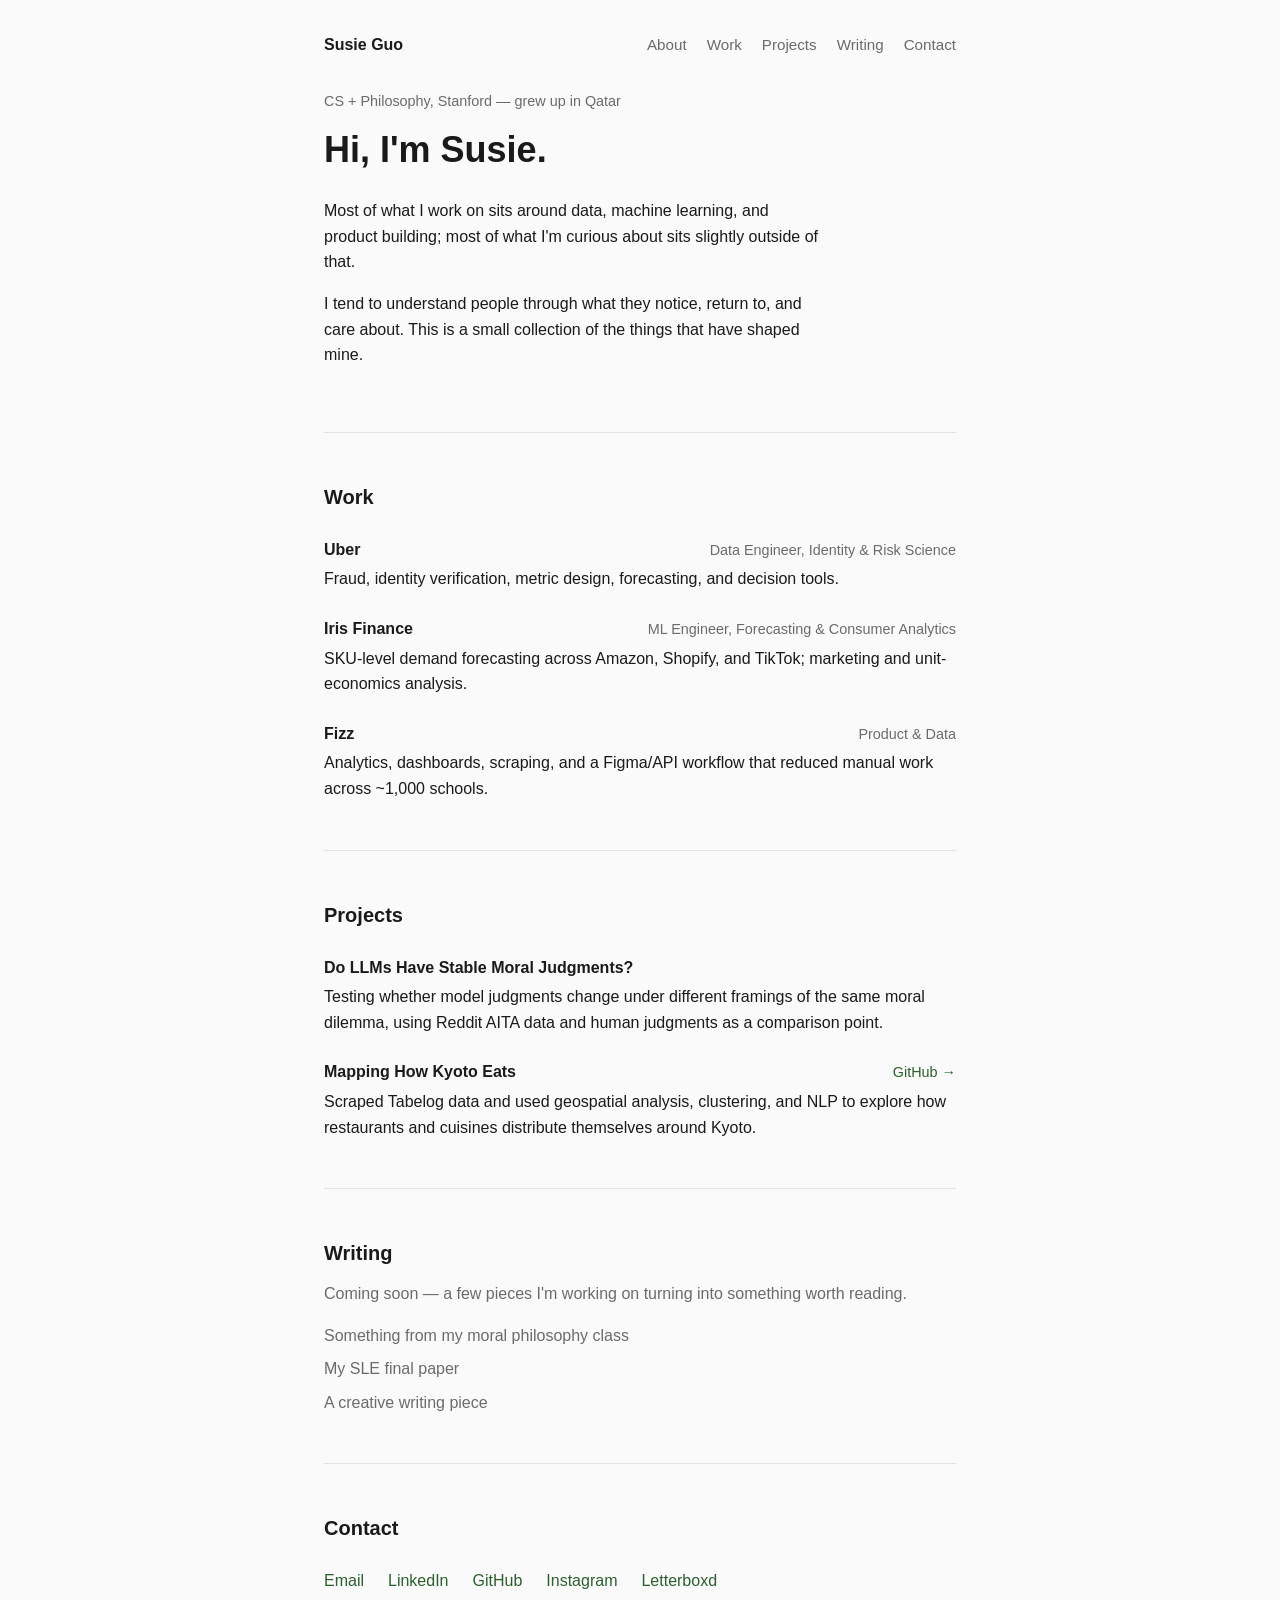
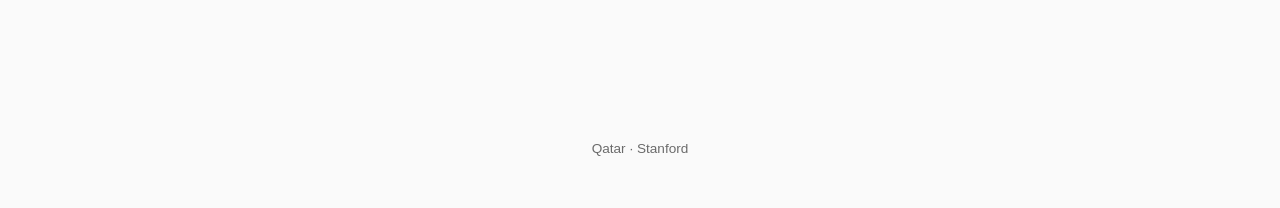
==== index.html @ 72096c0e "Initial personal website" ====
<!DOCTYPE html>
<html lang="en">
<head>
  <meta charset="UTF-8" />
  <meta name="viewport" content="width=device-width, initial-scale=1.0" />
  <title>Susie Guo</title>
  <meta name="description" content="Susie Guo — CS + Philosophy at Stanford. Data, ML, product." />
  <link rel="stylesheet" href="styles.css" />
</head>
<body>
  <header class="nav">
    <a class="nav-home" href="#top">Susie Guo</a>
    <nav>
      <a href="#about">About</a>
      <a href="#work">Work</a>
      <a href="#projects">Projects</a>
      <a href="#writing">Writing</a>
      <a href="#contact">Contact</a>
    </nav>
  </header>

  <main id="top">
    <section id="about" class="hero">
      <p class="eyebrow">CS + Philosophy, Stanford — grew up in Qatar</p>
      <h1>Hi, I'm Susie.</h1>
      <p class="lede">
        Most of what I work on sits around data, machine learning, and product building;
        most of what I'm curious about sits slightly outside of that.
      </p>
      <p class="lede">
        I tend to understand people through what they notice, return to, and care about.
        This is a small collection of the things that have shaped mine.
      </p>
    </section>

    <section id="work">
      <h2>Work</h2>
      <ul class="entries">
        <li class="entry">
          <div class="entry-heading">
            <span class="entry-title">Uber</span>
            <span class="entry-role">Data Engineer, Identity &amp; Risk Science</span>
          </div>
          <p>Fraud, identity verification, metric design, forecasting, and decision tools.</p>
        </li>
        <li class="entry">
          <div class="entry-heading">
            <span class="entry-title">Iris Finance</span>
            <span class="entry-role">ML Engineer, Forecasting &amp; Consumer Analytics</span>
          </div>
          <p>SKU-level demand forecasting across Amazon, Shopify, and TikTok; marketing and unit-economics analysis.</p>
        </li>
        <li class="entry">
          <div class="entry-heading">
            <span class="entry-title">Fizz</span>
            <span class="entry-role">Product &amp; Data</span>
          </div>
          <p>Analytics, dashboards, scraping, and a Figma/API workflow that reduced manual work across ~1,000 schools.</p>
        </li>
      </ul>
    </section>

    <section id="projects">
      <h2>Projects</h2>
      <ul class="entries">
        <li class="entry">
          <div class="entry-heading">
            <span class="entry-title">Do LLMs Have Stable Moral Judgments?</span>
          </div>
          <p>
            Testing whether model judgments change under different framings of the same
            moral dilemma, using Reddit AITA data and human judgments as a comparison point.
          </p>
        </li>
        <li class="entry">
          <div class="entry-heading">
            <span class="entry-title">Mapping How Kyoto Eats</span>
            <a class="entry-link" href="https://github.com/susieguo956/DataSci112Final" target="_blank" rel="noopener noreferrer">GitHub &rarr;</a>
          </div>
          <p>
            Scraped Tabelog data and used geospatial analysis, clustering, and NLP to explore
            how restaurants and cuisines distribute themselves around Kyoto.
          </p>
        </li>
      </ul>
    </section>

    <section id="writing">
      <h2>Writing</h2>
      <p class="section-note">Coming soon — a few pieces I'm working on turning into something worth reading.</p>
      <ul class="entries entries--muted">
        <li class="entry">Something from my moral philosophy class</li>
        <li class="entry">My SLE final paper</li>
        <li class="entry">A creative writing piece</li>
      </ul>
    </section>

    <section id="contact">
      <h2>Contact</h2>
      <ul class="links">
        <li><a href="mailto:susieguo@stanford.edu">Email</a></li>
        <li><a href="https://www.linkedin.com/in/susieguo/" target="_blank" rel="noopener noreferrer">LinkedIn</a></li>
        <li><a href="https://github.com/susieguo956" target="_blank" rel="noopener noreferrer">GitHub</a></li>
        <li><a href="https://www.instagram.com/susiegfit/" target="_blank" rel="noopener noreferrer">Instagram</a></li>
        <li><a href="https://letterboxd.com/susieguo/" target="_blank" rel="noopener noreferrer">Letterboxd</a></li>
      </ul>
    </section>
  </main>

  <footer>
    <span>Qatar · Stanford</span>
  </footer>
</body>
</html>
---- styles.css ----
:root {
  --bg: #fafafa;
  --text: #1a1a1a;
  --muted: #6b6b6b;
  --accent: #2c5f2d;
  --border: #e4e4e4;
  --max-width: 680px;
}

* {
  box-sizing: border-box;
}

body {
  margin: 0;
  background: var(--bg);
  color: var(--text);
  font-family: -apple-system, BlinkMacSystemFont, "Segoe UI", Helvetica, Arial, sans-serif;
  line-height: 1.6;
}

a {
  color: var(--accent);
  text-decoration: none;
}

a:hover {
  text-decoration: underline;
}

.nav {
  display: flex;
  justify-content: space-between;
  align-items: center;
  max-width: var(--max-width);
  margin: 0 auto;
  padding: 2rem 1.5rem 1rem;
  flex-wrap: wrap;
  gap: 0.75rem;
}

.nav-home {
  font-weight: 600;
  color: var(--text);
}

.nav nav {
  display: flex;
  gap: 1.25rem;
  flex-wrap: wrap;
}

.nav nav a {
  color: var(--muted);
  font-size: 0.95rem;
}

.nav nav a:hover {
  color: var(--text);
}

main {
  max-width: var(--max-width);
  margin: 0 auto;
  padding: 0 1.5rem 4rem;
}

section {
  padding: 3rem 0;
  border-bottom: 1px solid var(--border);
}

section:last-of-type {
  border-bottom: none;
}

.hero {
  padding-top: 1rem;
}

.eyebrow {
  color: var(--muted);
  font-size: 0.9rem;
  margin: 0 0 0.5rem;
}

h1 {
  font-size: 2.25rem;
  margin: 0 0 1.25rem;
}

h2 {
  font-size: 1.25rem;
  margin: 0 0 1.5rem;
}

.lede {
  color: var(--text);
  max-width: 56ch;
}

.section-note {
  color: var(--muted);
  margin-top: -0.75rem;
}

.entries {
  list-style: none;
  margin: 0;
  padding: 0;
  display: flex;
  flex-direction: column;
  gap: 1.5rem;
}

.entries--muted {
  gap: 0.5rem;
  color: var(--muted);
}

.entry-heading {
  display: flex;
  justify-content: space-between;
  align-items: baseline;
  flex-wrap: wrap;
  gap: 0.5rem;
  margin-bottom: 0.25rem;
}

.entry-title {
  font-weight: 600;
}

.entry-role {
  color: var(--muted);
  font-size: 0.9rem;
}

.entry-link {
  font-size: 0.9rem;
  white-space: nowrap;
}

.entry p {
  margin: 0;
  color: var(--text);
}

.links {
  list-style: none;
  margin: 0;
  padding: 0;
  display: flex;
  gap: 1.5rem;
  flex-wrap: wrap;
}

footer {
  text-align: center;
  padding: 2rem 1.5rem 3rem;
  color: var(--muted);
  font-size: 0.85rem;
}

@media (max-width: 480px) {
  h1 {
    font-size: 1.75rem;
  }

  .nav {
    flex-direction: column;
    align-items: flex-start;
  }
}
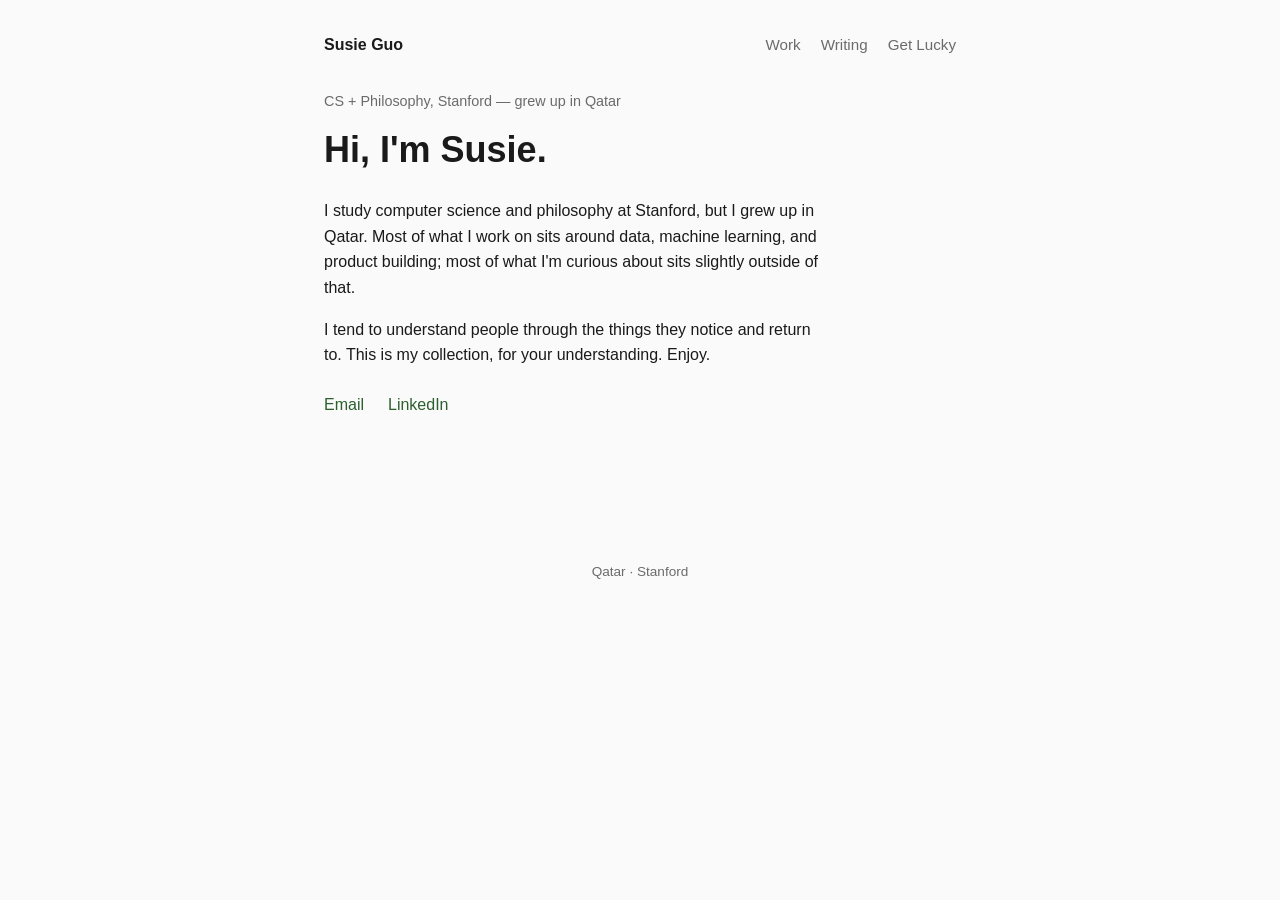
==== commit ee0d5654: "Restructure site into multi-page nav; rewrite intro; add writing and get-lucky pages Split Work, Wri" ====
--- a/index.html
+++ b/index.html
@@ -9,13 +9,11 @@
 </head>
 <body>
   <header class="nav">
-    <a class="nav-home" href="#top">Susie Guo</a>
+    <a class="nav-home" href="index.html">Susie Guo</a>
     <nav>
-      <a href="#about">About</a>
-      <a href="#work">Work</a>
-      <a href="#projects">Projects</a>
-      <a href="#writing">Writing</a>
-      <a href="#contact">Contact</a>
+      <a href="work.html">Work</a>
+      <a href="writing.html">Writing</a>
+      <a href="get-lucky.html">Get Lucky</a>
     </nav>
   </header>
 
@@ -24,85 +22,17 @@
       <p class="eyebrow">CS + Philosophy, Stanford — grew up in Qatar</p>
       <h1>Hi, I'm Susie.</h1>
       <p class="lede">
+        I study computer science and philosophy at Stanford, but I grew up in Qatar.
         Most of what I work on sits around data, machine learning, and product building;
         most of what I'm curious about sits slightly outside of that.
       </p>
       <p class="lede">
-        I tend to understand people through what they notice, return to, and care about.
-        This is a small collection of the things that have shaped mine.
+        I tend to understand people through the things they notice and return to.
+        This is my collection, for your understanding. Enjoy.
       </p>
-    </section>
-
-    <section id="work">
-      <h2>Work</h2>
-      <ul class="entries">
-        <li class="entry">
-          <div class="entry-heading">
-            <span class="entry-title">Uber</span>
-            <span class="entry-role">Data Engineer, Identity &amp; Risk Science</span>
-          </div>
-          <p>Fraud, identity verification, metric design, forecasting, and decision tools.</p>
-        </li>
-        <li class="entry">
-          <div class="entry-heading">
-            <span class="entry-title">Iris Finance</span>
-            <span class="entry-role">ML Engineer, Forecasting &amp; Consumer Analytics</span>
-          </div>
-          <p>SKU-level demand forecasting across Amazon, Shopify, and TikTok; marketing and unit-economics analysis.</p>
-        </li>
-        <li class="entry">
-          <div class="entry-heading">
-            <span class="entry-title">Fizz</span>
-            <span class="entry-role">Product &amp; Data</span>
-          </div>
-          <p>Analytics, dashboards, scraping, and a Figma/API workflow that reduced manual work across ~1,000 schools.</p>
-        </li>
-      </ul>
-    </section>
-
-    <section id="projects">
-      <h2>Projects</h2>
-      <ul class="entries">
-        <li class="entry">
-          <div class="entry-heading">
-            <span class="entry-title">Do LLMs Have Stable Moral Judgments?</span>
-          </div>
-          <p>
-            Testing whether model judgments change under different framings of the same
-            moral dilemma, using Reddit AITA data and human judgments as a comparison point.
-          </p>
-        </li>
-        <li class="entry">
-          <div class="entry-heading">
-            <span class="entry-title">Mapping How Kyoto Eats</span>
-            <a class="entry-link" href="https://github.com/susieguo956/DataSci112Final" target="_blank" rel="noopener noreferrer">GitHub &rarr;</a>
-          </div>
-          <p>
-            Scraped Tabelog data and used geospatial analysis, clustering, and NLP to explore
-            how restaurants and cuisines distribute themselves around Kyoto.
-          </p>
-        </li>
-      </ul>
-    </section>
-
-    <section id="writing">
-      <h2>Writing</h2>
-      <p class="section-note">Coming soon — a few pieces I'm working on turning into something worth reading.</p>
-      <ul class="entries entries--muted">
-        <li class="entry">Something from my moral philosophy class</li>
-        <li class="entry">My SLE final paper</li>
-        <li class="entry">A creative writing piece</li>
-      </ul>
-    </section>
-
-    <section id="contact">
-      <h2>Contact</h2>
-      <ul class="links">
+      <ul class="links intro-links">
         <li><a href="mailto:susieguo@stanford.edu">Email</a></li>
         <li><a href="https://www.linkedin.com/in/susieguo/" target="_blank" rel="noopener noreferrer">LinkedIn</a></li>
-        <li><a href="https://github.com/susieguo956" target="_blank" rel="noopener noreferrer">GitHub</a></li>
-        <li><a href="https://www.instagram.com/susiegfit/" target="_blank" rel="noopener noreferrer">Instagram</a></li>
-        <li><a href="https://letterboxd.com/susieguo/" target="_blank" rel="noopener noreferrer">Letterboxd</a></li>
       </ul>
     </section>
   </main>
--- a/styles.css
+++ b/styles.css
@@ -155,6 +155,39 @@
   flex-wrap: wrap;
 }
 
+.intro-links {
+  margin-top: 1.5rem;
+}
+
+.entry-date {
+  color: var(--muted);
+  font-size: 0.85rem;
+  white-space: nowrap;
+}
+
+.page-title {
+  padding-top: 1rem;
+}
+
+.prose {
+  max-width: 62ch;
+}
+
+.prose p {
+  margin: 0 0 1.25rem;
+}
+
+.prose hr {
+  border: none;
+  text-align: center;
+  margin: 2rem 0;
+}
+
+.prose hr::before {
+  content: "***";
+  color: var(--muted);
+}
+
 footer {
   text-align: center;
   padding: 2rem 1.5rem 3rem;
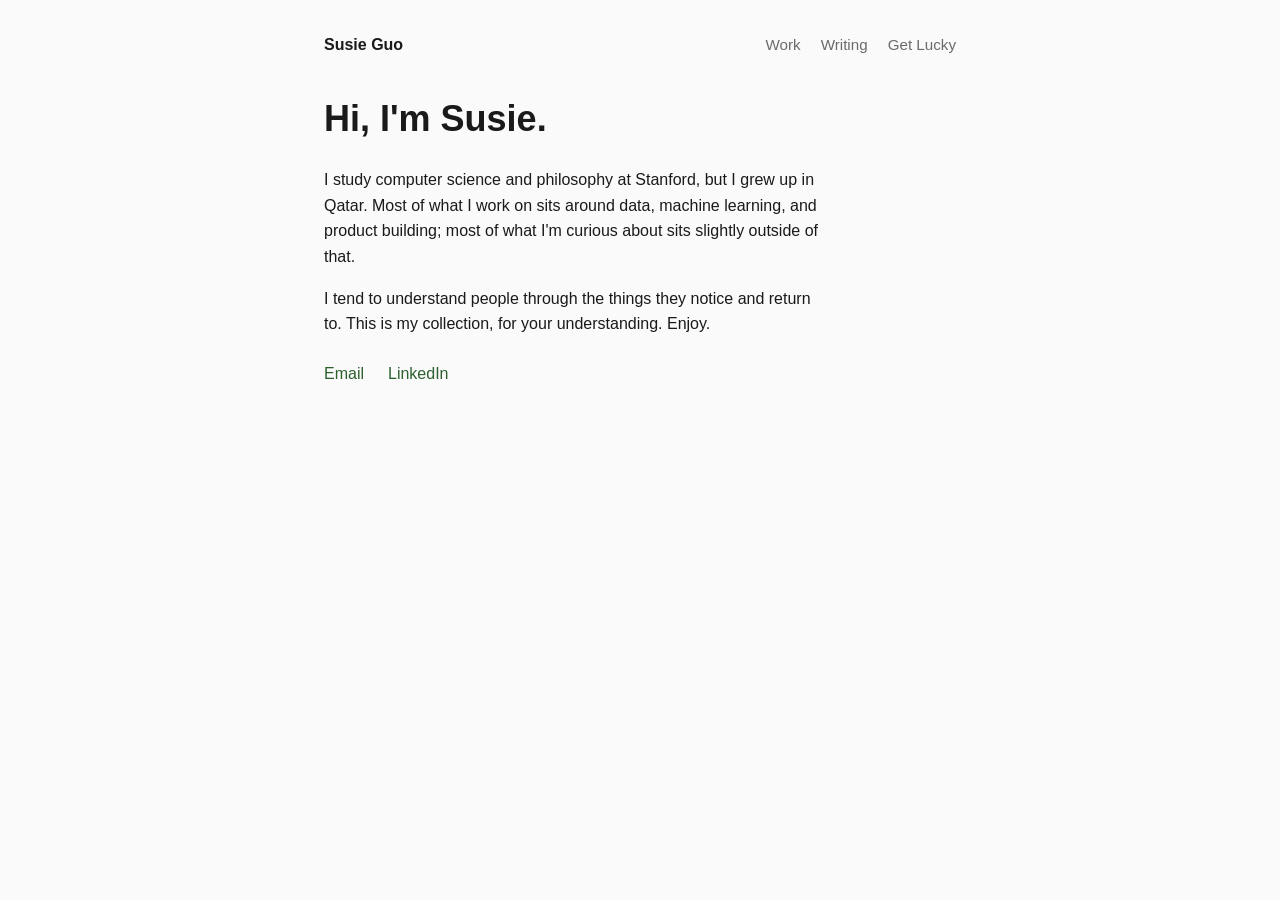
==== commit 04bcb83d: "Remove Qatar/Stanford tagline text, add favicon" ====
--- a/index.html
+++ b/index.html
@@ -5,6 +5,7 @@
   <meta name="viewport" content="width=device-width, initial-scale=1.0" />
   <title>Susie Guo</title>
   <meta name="description" content="Susie Guo — CS + Philosophy at Stanford. Data, ML, product." />
+  <link rel="icon" type="image/svg+xml" href="favicon.svg" />
   <link rel="stylesheet" href="styles.css" />
 </head>
 <body>
@@ -19,7 +20,6 @@
 
   <main id="top">
     <section id="about" class="hero">
-      <p class="eyebrow">CS + Philosophy, Stanford — grew up in Qatar</p>
       <h1>Hi, I'm Susie.</h1>
       <p class="lede">
         I study computer science and philosophy at Stanford, but I grew up in Qatar.
@@ -38,7 +38,6 @@
   </main>
 
   <footer>
-    <span>Qatar · Stanford</span>
   </footer>
 </body>
 </html>
